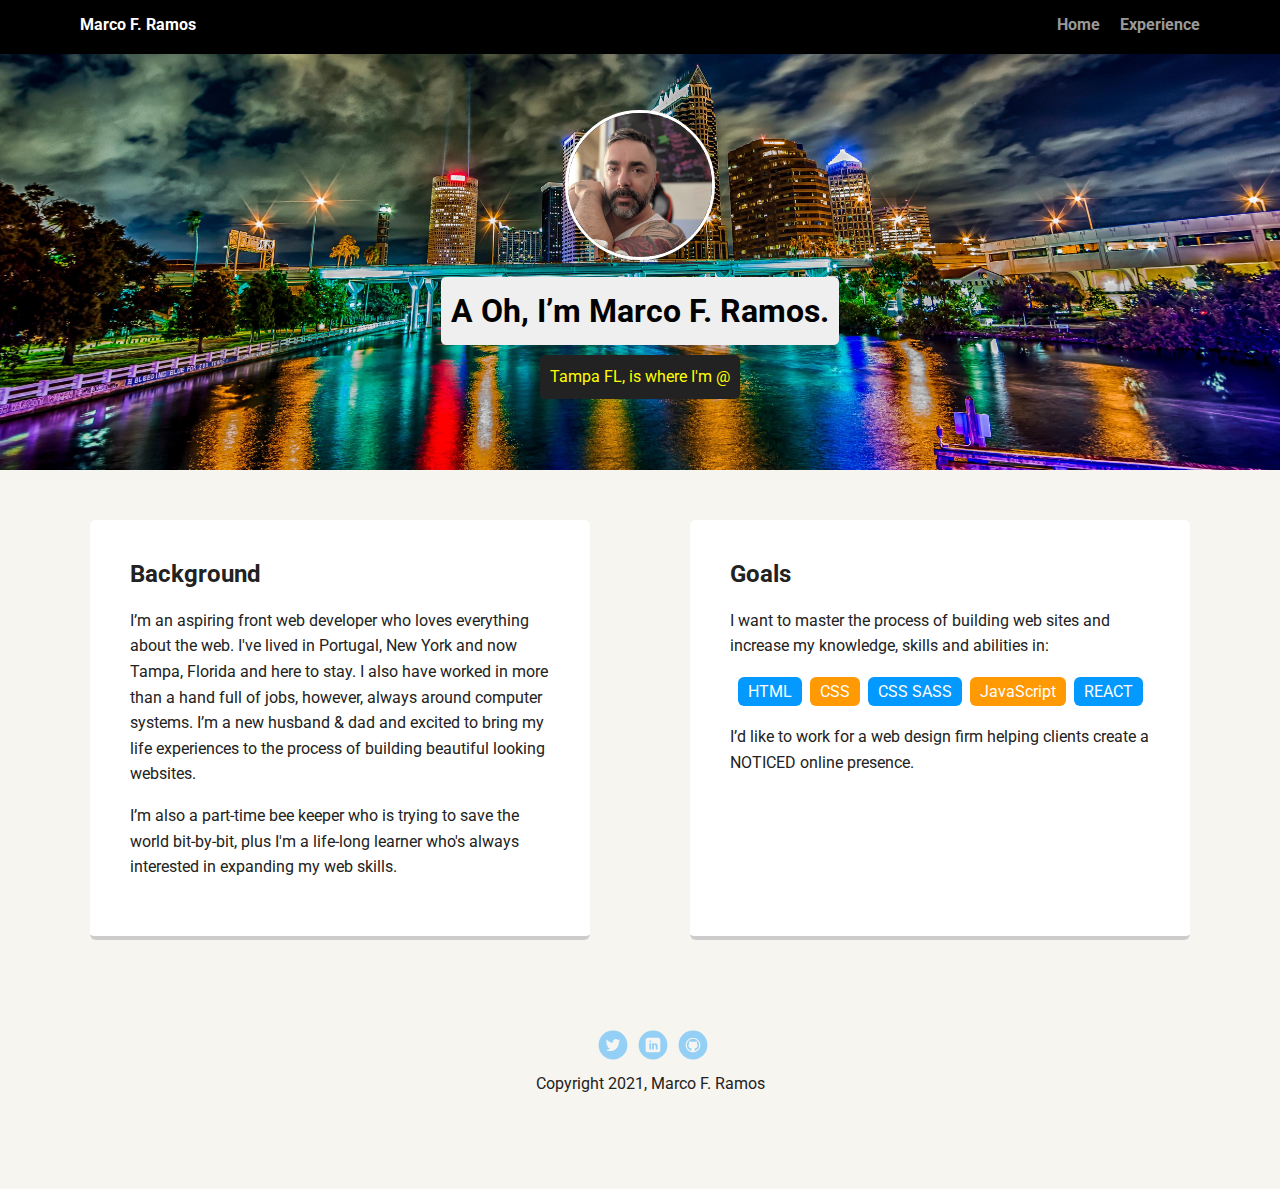
==== index.html @ 6a04621f "cssUpdates" ====
<!doctype html>
<html lang="en">

<head>
  <meta charset="utf-8">
  <title>Marco F. Ramos Profile</title>
  <meta name="viewport" content="width=device-width, initial-scale=1.0">
  <link rel="stylesheet" href="https://necolas.github.io/normalize.css/8.0.1/normalize.css">
  <link rel="stylesheet" href="styles.css">
  <link href="https://fonts.googleapis.com/css?family=Muli%7CRoboto:400,300,500,700,900" rel="stylesheet">
</head>

<body>

  <div class="main-nav">
    <ul class="nav">
      <li class="name">Marco F. Ramos</li>
      <li><a href="index.html">Home</a></li>
      <li><a href="experience.html">Experience</a></li>
    </ul>
  </div>

  <header>
    <img src="images/me.png" alt="Marco F Ramos creation" class="profile-image">
    <h1 class="tag name">A Oh, I’m Marco F. Ramos.</h1>
    <p class="tag location">Tampa FL, is where I'm @</p>
  </header>

  <main class="flex">
    <div class="card">
      <h2>Background</h2>
      <p>I’m an aspiring front web developer who loves everything about the web. I've lived in Portugal, New York and
        now Tampa, Florida and here to stay. I also have worked in more than a hand full of jobs, however, always around
        computer systems. I’m a new husband
        & dad and excited to bring my life experiences to the process of building beautiful looking websites.</p>
      <p>I’m also a part-time bee keeper who is trying to save the world bit-by-bit, plus I'm a life-long learner who's
        always interested in expanding my web skills.</p>
    </div>

    <div class="card">
      <h2>Goals</h2>
      <p>I want to master the process of building web sites and increase my knowledge, skills and abilities in:</p>
      <ul class="skills">
        <li>HTML</li>
        <li>CSS</li>
        <li>CSS SASS</li>
        <li>JavaScript</li>
        <li>REACT</li>
      </ul>
      <p>I’d like to work for a web design firm helping clients create a NOTICED online presence.</p>
    </div>

  </main>
  <footer>
    <ul>
      <li><a href="https://twitter.com/mfilipe1977" class="social twitter" target="_blanc">Twitter</a></li>
      <li><a href="https://www.linkedin.com/in/marcoframos/" class="social linkedin" target="_blanc">LinkedIn</a></li>
      <li><a href="https://github.com/TheMarco77" class="social github" target="_blanc">Github</a></li>
    </ul>
    <p class="copyright">Copyright 2021, Marco F. Ramos</p>
  </footer>
</body>

</html>
---- styles.css ----
/* Global Layout Set-up */
* { 
  box-sizing: border-box;
}
  

body {
  margin: 0;
  padding: 0;
  text-align: center;
  font-family: 'Roboto', sans-serif;
  color: #222;
  background: #f7f5f0;
}
/* Link Styles */

a {
  text-decoration: none;
  color: #999;
}
a:hover {
  color: #6633ff;
}

/* Section Styles */

.main-nav {
  width: 100%;
  background: black;
  min-height: 30px;
  padding: 10px;
  position: fixed;
  text-align: center;
}
.nav {
  display: flex;
  justify-content: space-around;
  font-weight: 700;
  list-style-type: none;
  margin: 0 auto;
  padding: 0;
}

.nav .name {
    display: block;
    margin-right: auto;
    color: white;
}
.nav li {
  padding: 5px 10px 10px 10px;
}
.nav a {
  transition: all .5s;
}
.nav a:hover {
  color: white
}

header {
  text-align: center;
  background: url('images/cityOfTampa.png') no-repeat top center;
  background-size: cover;
  overflow: hidden;
  padding-top: 60px;
}
header {
  line-height: 1.5;
}
header .profile-image {
  margin-top: 50px;
  width: 150px;
  height: 150px;
  border-radius: 50%;
  border: 3px solid white;
  transition: all .5s;
}
header .profile-image:hover {
  transform: scale(1.2) rotate(5deg);
}
.tag {
  background-color: #efefef;
  color: black;
  padding: 10px;
  border-radius: 5px;
  display: table;
  margin: 10px auto;
} 
.location {
  background-color: #222;
  color: yellow;
}
.card {
  margin: 30px;
  padding: 20px 40px 40px;
  max-width: 500px;
  text-align: left;
  background: #fff;
  border-bottom: 4px solid #ccc;
  border-radius: 6px;
  transition: all .5s;
}
.expcard {
  margin: 30px;
  padding: 20px 40px 40px;
  max-width: auto;
  text-align: left;
  background: #fff;
  border-bottom: 4px solid #ccc;
  border-radius: 6px;
  transition: all .5s;
}

.card:hover {
  border-color: #ff99ff;
}

.expcard:hover {
  border-color: #FE0000;
}

ul.skills {
  padding: 0;
  text-align: center;
}

.skills li {
  border-radius: 6px;
  display: inline-block;
  background: #ff9904;
  color: white;
  padding: 5px 10px;
  margin: 2px;
}

.skills li:nth-child(odd) {
  background: #0399ff;
}

footer {
  width: 100%;
  min-height: 30px;
  padding: 20px 0 40px 20px;
}

footer .copyright {
  top: -8px;
  font-size: .75em;
}

footer ul {
  list-style-type: none;
  margin: 0;
  padding: 0;
}

footer ul li {
  display: inline-block;
}

a.social {
  display: inline-block;
  text-indent: -9999px;
  margin-left: 5px;
  width: 30px;
  height: 30px;
  background-size: 30px 30px;
  opacity: .4;
  transition: all .5s;
}
a.twitter {
  background-image: url(images/twitter.svg);
}
a.linkedin {
  background-image: url(images/linkedin.svg);
}
a.github {
  background-image: url(images/github.svg);
}
a.social:hover {
  opacity: 1;
}
.clearfix {
  clear: both;
}

/* Styles for larger screens */
@media screen and (min-width: 720px) {
  
  .flex {
      display: -ms-flexbox;      /* TWEENER - IE 10 */
      display: flex; 
      max-width: 1200px;
      -ms-flex-pack: distribute;
      justify-content: space-around;
      margin: 0 auto;
  }

  header {
    min-height: 470px;
  }

  .nav {
    max-width: 1200px;
    padding: 0 30px;
  }


  main {
    padding-top: 20px;
  }

  main p {
    line-height: 1.6em;
  }

  footer {
    font-size: 1.3em;
    max-width: 1200px;
    margin: 40px auto;
  }

}
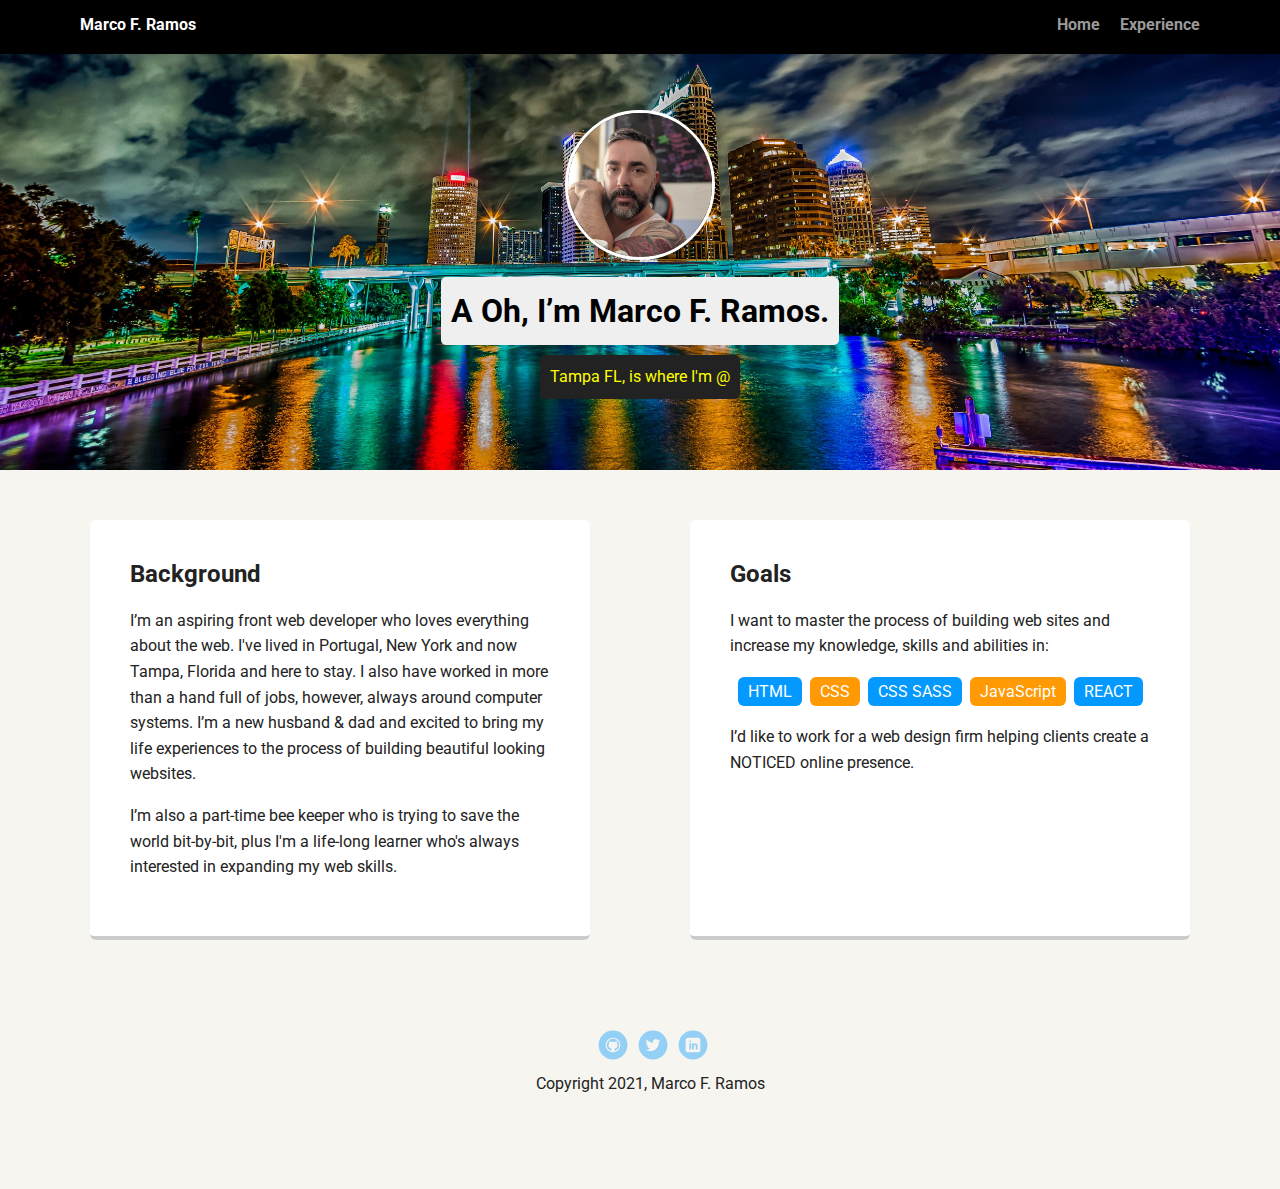
==== commit 740b975e: "cssUpdates1" ====
--- a/index.html
+++ b/index.html
@@ -53,9 +53,9 @@
   </main>
   <footer>
     <ul>
+      <li><a href="https://github.com/TheMarco77" class="social github" target="_blanc">Github</a></li>
       <li><a href="https://twitter.com/mfilipe1977" class="social twitter" target="_blanc">Twitter</a></li>
       <li><a href="https://www.linkedin.com/in/marcoframos/" class="social linkedin" target="_blanc">LinkedIn</a></li>
-      <li><a href="https://github.com/TheMarco77" class="social github" target="_blanc">Github</a></li>
     </ul>
     <p class="copyright">Copyright 2021, Marco F. Ramos</p>
   </footer>
--- a/styles.css
+++ b/styles.css
@@ -102,7 +102,7 @@
 .expcard {
   margin: 30px;
   padding: 20px 40px 40px;
-  max-width: auto;
+  max-width: 750px;
   text-align: left;
   background: #fff;
   border-bottom: 4px solid #ccc;
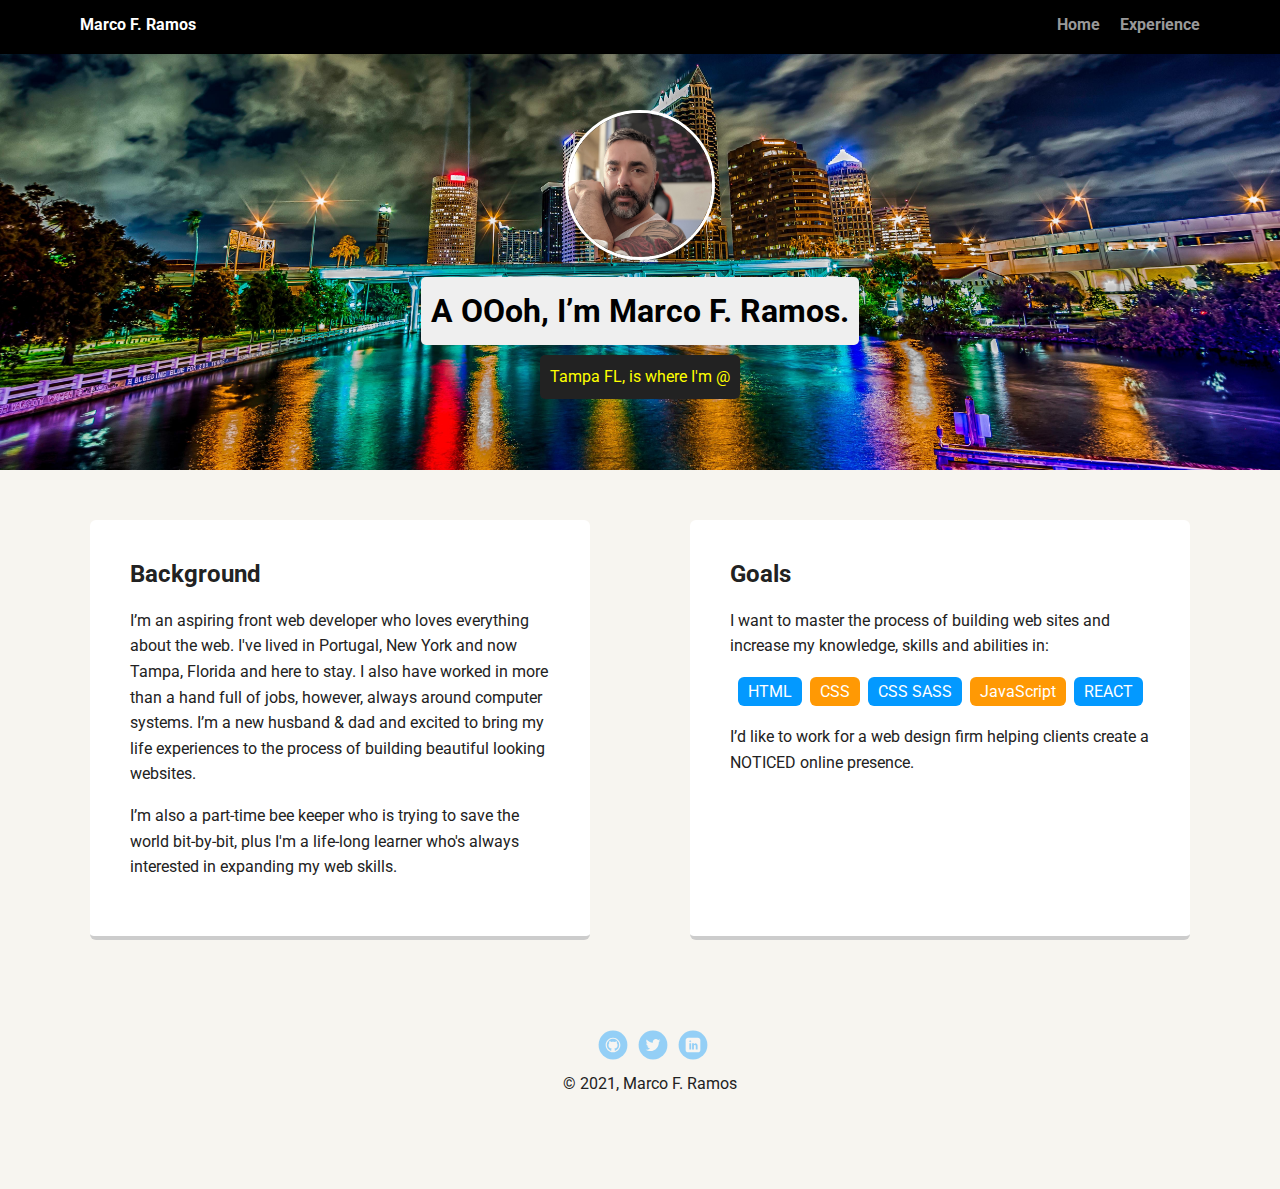
==== commit efc0fd1f: "finalUpdate" ====
--- a/index.html
+++ b/index.html
@@ -22,7 +22,7 @@
 
   <header>
     <img src="images/me.png" alt="Marco F Ramos creation" class="profile-image">
-    <h1 class="tag name">A Oh, I’m Marco F. Ramos.</h1>
+    <h1 class="tag name">A OOoh, I’m Marco F. Ramos.</h1>
     <p class="tag location">Tampa FL, is where I'm @</p>
   </header>
 
@@ -57,7 +57,7 @@
       <li><a href="https://twitter.com/mfilipe1977" class="social twitter" target="_blanc">Twitter</a></li>
       <li><a href="https://www.linkedin.com/in/marcoframos/" class="social linkedin" target="_blanc">LinkedIn</a></li>
     </ul>
-    <p class="copyright">Copyright 2021, Marco F. Ramos</p>
+    <p class="copyright">&copy; 2021, Marco F. Ramos</p>
   </footer>
 </body>
 
--- a/styles.css
+++ b/styles.css
@@ -111,11 +111,11 @@
 }
 
 .card:hover {
-  border-color: #ff99ff;
+  border-color: #046DC8;
 }
 
 .expcard:hover {
-  border-color: #FE0000;
+  border-color: #046DC8;
 }
 
 ul.skills {
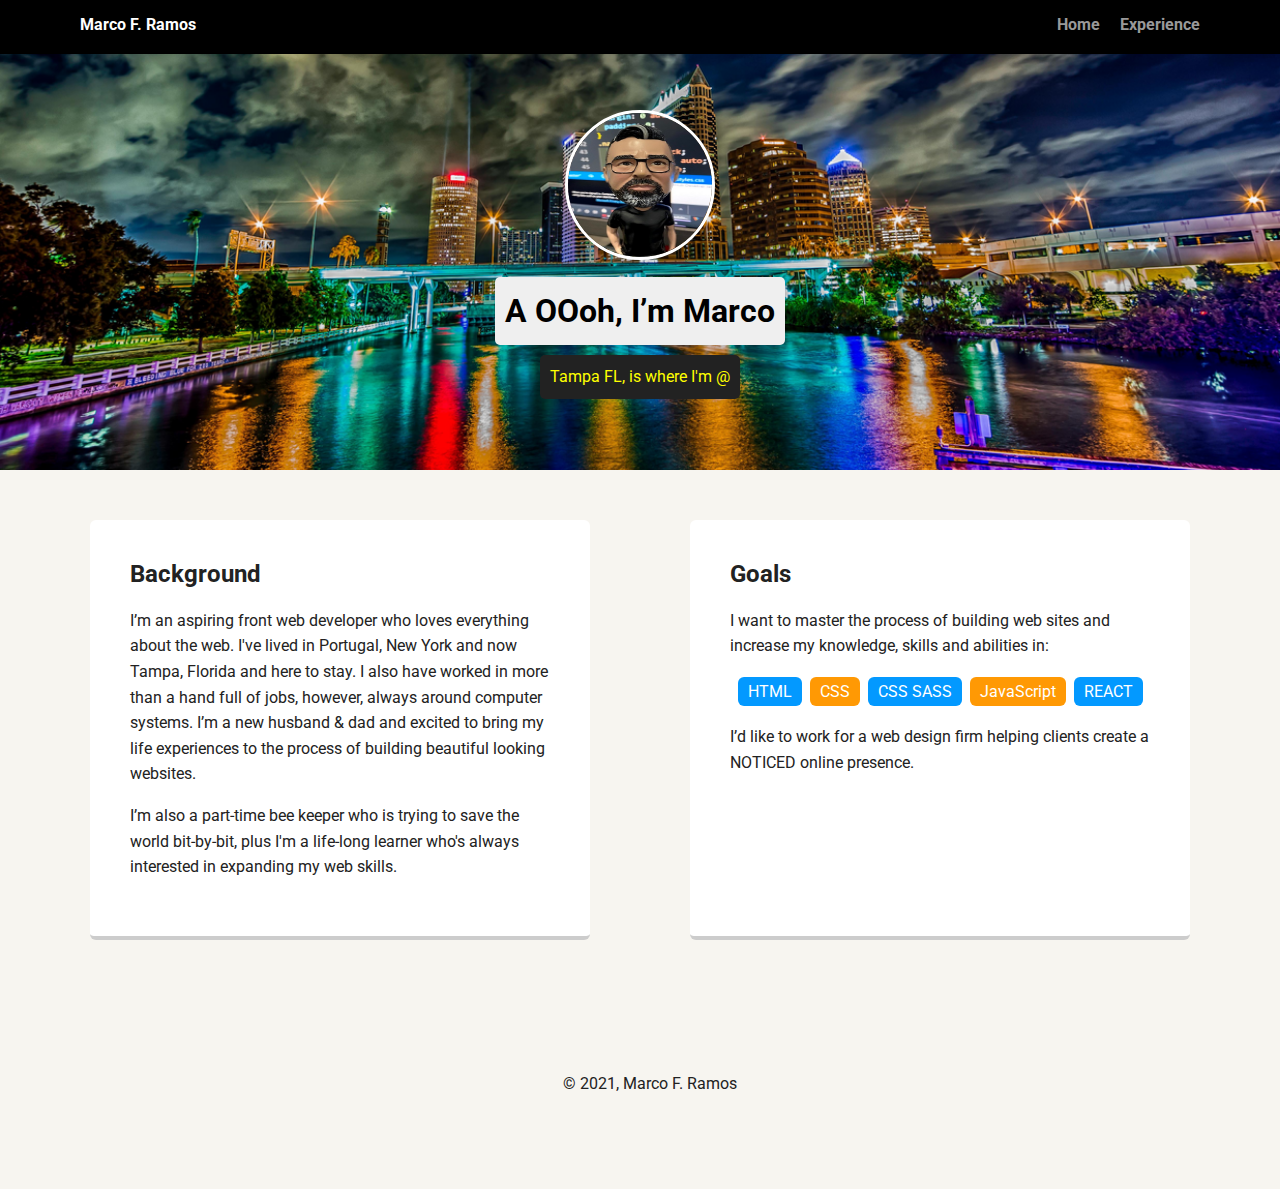
==== commit e8e540a2: "CODEcleanUp" ====
--- a/index.html
+++ b/index.html
@@ -6,12 +6,11 @@
   <title>Marco F. Ramos Profile</title>
   <meta name="viewport" content="width=device-width, initial-scale=1.0">
   <link rel="stylesheet" href="https://necolas.github.io/normalize.css/8.0.1/normalize.css">
-  <link rel="stylesheet" href="styles.css">
+  <link rel="stylesheet" href="css/styles.css">
   <link href="https://fonts.googleapis.com/css?family=Muli%7CRoboto:400,300,500,700,900" rel="stylesheet">
 </head>
 
 <body>
-
   <div class="main-nav">
     <ul class="nav">
       <li class="name">Marco F. Ramos</li>
@@ -22,7 +21,7 @@
 
   <header>
     <img src="images/me.png" alt="Marco F Ramos creation" class="profile-image">
-    <h1 class="tag name">A OOoh, I’m Marco F. Ramos.</h1>
+    <h1 class="tag name">A OOoh, I’m Marco</h1>
     <p class="tag location">Tampa FL, is where I'm @</p>
   </header>
 
@@ -49,13 +48,13 @@
       </ul>
       <p>I’d like to work for a web design firm helping clients create a NOTICED online presence.</p>
     </div>
-
   </main>
+  <!-- footer -->
   <footer>
     <ul>
-      <li><a href="https://github.com/TheMarco77" class="social github" target="_blanc">Github</a></li>
-      <li><a href="https://twitter.com/mfilipe1977" class="social twitter" target="_blanc">Twitter</a></li>
-      <li><a href="https://www.linkedin.com/in/marcoframos/" class="social linkedin" target="_blanc">LinkedIn</a></li>
+      <li><a href="https://github.com/TheMarco77" class="social github" target="_blank">Github</a></li>
+      <li><a href="https://twitter.com/mfilipe1977" class="social twitter" target="_blank">Twitter</a></li>
+      <li><a href="https://www.linkedin.com/in/marcoframos/" class="social linkedin" target="_blank">LinkedIn</a></li>
     </ul>
     <p class="copyright">&copy; 2021, Marco F. Ramos</p>
   </footer>
--- a/css/styles.css
+++ b/css/styles.css
@@ -0,0 +1,216 @@
+/* Global Layout Set-up */
+* { 
+  box-sizing: border-box;
+}
+
+body {
+  margin: 0;
+  padding: 0;
+  text-align: center;
+  font-family: 'Roboto', sans-serif;
+  color: #222;
+  background: #f7f5f0;
+}
+/* Link Styles */
+
+a {
+  text-decoration: none;
+  color: #999;
+}
+a:hover {
+  color: #6633ff;
+}
+
+/* Section Styles */
+
+.main-nav {
+  width: 100%;
+  background: black;
+  min-height: 30px;
+  padding: 10px;
+  position: fixed;
+  text-align: center;
+}
+.nav {
+  display: flex;
+  justify-content: space-around;
+  font-weight: 700;
+  list-style-type: none;
+  margin: 0 auto;
+  padding: 0;
+}
+.nav .name {
+    display: block;
+    margin-right: auto;
+    color: white;
+}
+.nav li {
+  padding: 5px 10px 10px 10px;
+}
+.nav a {
+  transition: all .5s;
+}
+.nav a:hover {
+  color: white
+}
+
+header {
+  text-align: center;
+  background: url('../images/cityOfTampa.png') no-repeat top center;
+  background-size: cover;
+  overflow: hidden;
+  padding-top: 60px;
+}
+header {
+  line-height: 1.5;
+}
+header .profile-image {
+  margin-top: 50px;
+  width: 150px;
+  height: 150px;
+  border-radius: 50%;
+  border: 3px solid white;
+  transition: all .5s;
+}
+header .profile-image:hover {
+  transform: scale(1.2) rotate(5deg);
+}
+
+.tag {
+  background-color: #efefef;
+  color: black;
+  padding: 10px;
+  border-radius: 5px;
+  display: table;
+  margin: 10px auto;
+}
+
+.location {
+  background-color: #222;
+  color: yellow;
+}
+
+.card {
+  margin: 30px;
+  padding: 20px 40px 40px;
+  max-width: 500px;
+  text-align: left;
+  background: #fff;
+  border-bottom: 4px solid #ccc;
+  border-radius: 6px;
+  transition: all .5s;
+}
+.expcard {
+  margin: 30px;
+  padding: 20px 40px 40px;
+  max-width: 750px;
+  text-align: left;
+  background: #fff;
+  border-bottom: 4px solid #ccc;
+  border-radius: 6px;
+  transition: all .5s;
+}
+.card:hover {
+  border-color: #046DC8;
+}
+.expcard:hover {
+  border-color: #046DC8;
+}
+
+ul.skills {
+  padding: 0;
+  text-align: center;
+}
+.skills li {
+  border-radius: 6px;
+  display: inline-block;
+  background: #ff9904;
+  color: white;
+  padding: 5px 10px;
+  margin: 2px;
+}
+
+.skills li:nth-child(odd) {
+  background: #0399ff;
+}
+
+footer {
+  width: 100%;
+  min-height: 30px;
+  padding: 20px 0 40px 20px;
+}
+footer .copyright {
+  top: -8px;
+  font-size: .75em;
+}
+footer ul {
+  list-style-type: none;
+  margin: 0;
+  padding: 0;
+}
+footer ul li {
+  display: inline-block;
+}
+
+a.social {
+  display: inline-block;
+  text-indent: -9999px;
+  margin-left: 5px;
+  width: 30px;
+  height: 30px;
+  background-size: 30px 30px;
+  opacity: .4;
+  transition: all .5s;
+}
+a.twitter {
+  background-image: url(images/twitter.svg);
+}
+a.linkedin {
+  background-image: url(images/linkedin.svg);
+}
+a.github {
+  background-image: url(images/github.svg);
+}
+a.social:hover {
+  opacity: 1;
+}
+.clearfix {
+  clear: both;
+}
+
+/* Styles for larger screens */
+@media screen and (min-width: 720px) {
+  
+  .flex {
+      display: -ms-flexbox;      /* TWEENER - IE 10 */
+      display: flex; 
+      max-width: 1200px;
+      -ms-flex-pack: distribute;
+      justify-content: space-around;
+      margin: 0 auto;
+  }
+
+  header {
+    min-height: 470px;
+  }
+
+  .nav {
+    max-width: 1200px;
+    padding: 0 30px;
+  }
+
+  main {
+    padding-top: 20px;
+  }
+
+  main p {
+    line-height: 1.6em;
+  }
+
+  footer {
+    font-size: 1.3em;
+    max-width: 1200px;
+    margin: 40px auto;
+  }
+}
+
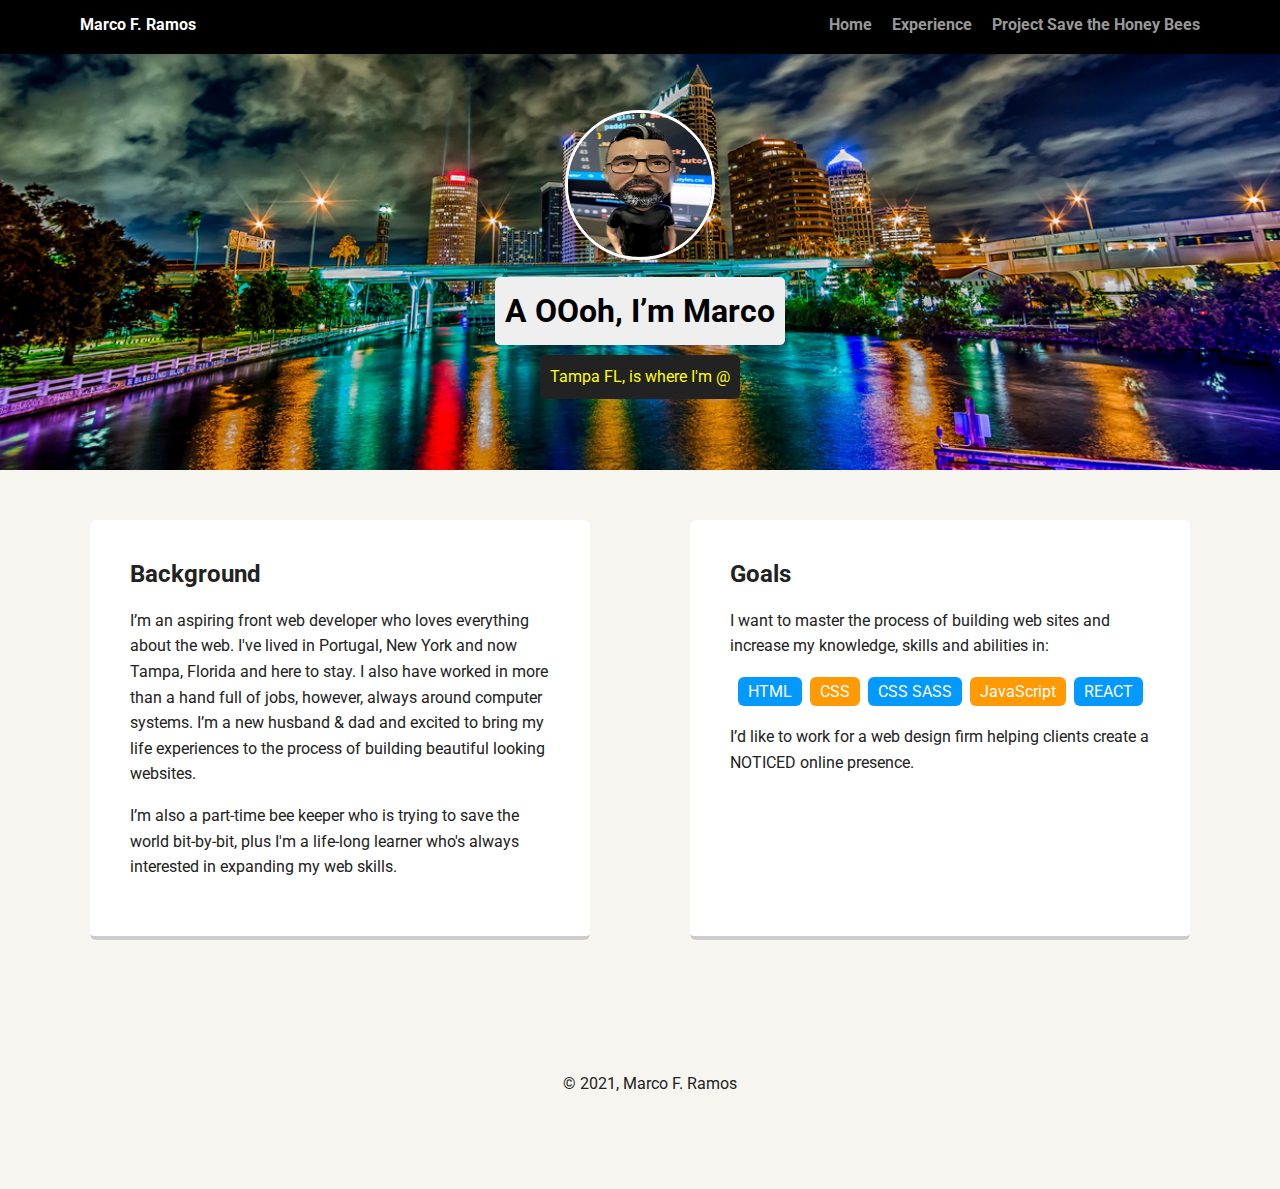
==== commit b44f33c5: "testingIcons" ====
--- a/index.html
+++ b/index.html
@@ -16,6 +16,7 @@
       <li class="name">Marco F. Ramos</li>
       <li><a href="index.html">Home</a></li>
       <li><a href="experience.html">Experience</a></li>
+      <li><a href="savingTheBees.html">Project Save the Honey Bees</a></li>
     </ul>
   </div>
 
@@ -54,7 +55,8 @@
     <ul>
       <li><a href="https://github.com/TheMarco77" class="social github" target="_blank">Github</a></li>
       <li><a href="https://twitter.com/mfilipe1977" class="social twitter" target="_blank">Twitter</a></li>
-      <li><a href="https://www.linkedin.com/in/marcoframos/" class="social linkedin" target="_blank">LinkedIn</a></li>
+      <li><a href="https://www.linkedin.com/in/marcoframos/" class="social linkedin" target="_blank">LinkedIn</a>
+      </li>
     </ul>
     <p class="copyright">&copy; 2021, Marco F. Ramos</p>
   </footer>
--- a/css/styles.css
+++ b/css/styles.css
@@ -73,6 +73,28 @@
   transition: all .5s;
 }
 header .profile-image:hover {
+  transform: scale(1.2) rotate(5deg);
+}
+
+.beesHeader {
+  text-align: center;
+  background: url('../images/honeyBeesHome.jpg') no-repeat top center;
+  background-size: cover;
+  overflow: hidden;
+  padding-top: 60px;
+}
+.beesHeader {
+  line-height: 1.5;
+}
+.beesHeader .profile-image {
+  margin-top: 50px;
+  width: 150px;
+  height: 150px;
+  border-radius: 50%;
+  border: 3px solid white;
+  transition: all .5s;
+}
+.beesHeader .profile-image:hover {
   transform: scale(1.2) rotate(5deg);
 }
 
@@ -110,6 +132,22 @@
   border-radius: 6px;
   transition: all .5s;
 }
+
+.beeCard {
+  margin: 30px;
+  padding: 20px 40px 40px;
+  max-width: 500px;
+  max-height: 500px;
+  text-align: left;
+  background: #BFBEBA;
+  border-bottom: 4px solid #ccc;
+  border-radius: 6px;
+  transition: all .5s;
+}
+.beeCard:hover {
+  border-color: gold;
+}
+
 .card:hover {
   border-color: #046DC8;
 }
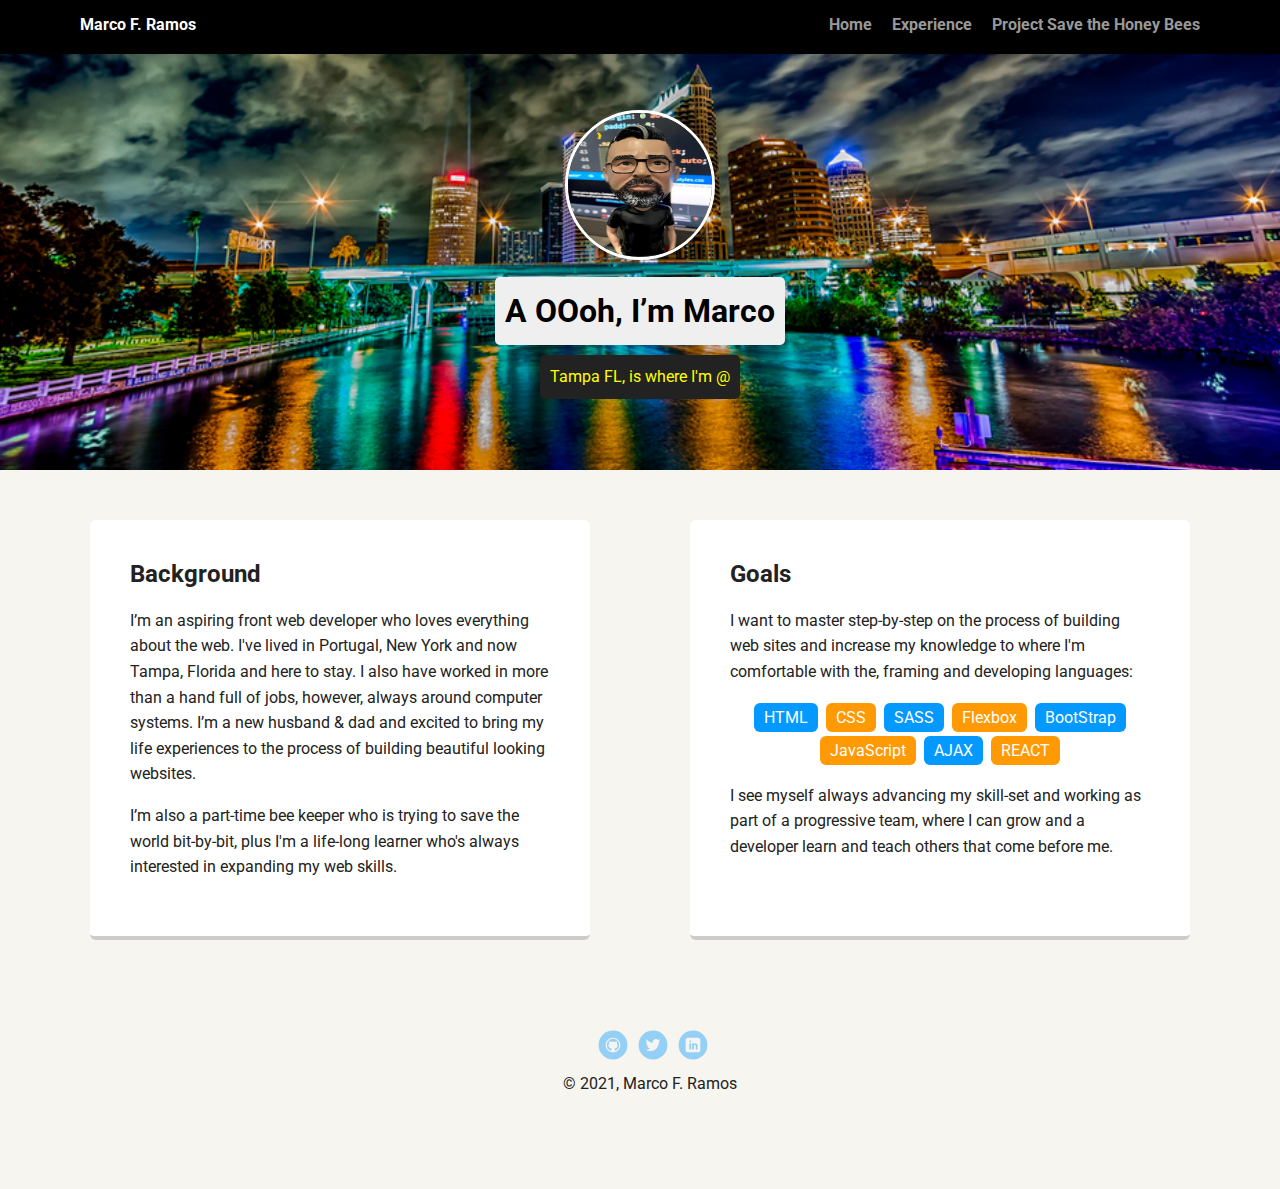
==== commit f7f39c61: "finalTouches2Proj" ====
--- a/index.html
+++ b/index.html
@@ -39,15 +39,20 @@
 
     <div class="card">
       <h2>Goals</h2>
-      <p>I want to master the process of building web sites and increase my knowledge, skills and abilities in:</p>
+      <p>I want to master step-by-step on the process of building web sites and increase my knowledge to where I'm
+        comfortable with the, framing and developing languages:</p>
       <ul class="skills">
         <li>HTML</li>
         <li>CSS</li>
-        <li>CSS SASS</li>
+        <li>SASS</li>
+        <li>Flexbox</li>
+        <li>BootStrap</li>
         <li>JavaScript</li>
+        <li>AJAX</li>
         <li>REACT</li>
       </ul>
-      <p>I’d like to work for a web design firm helping clients create a NOTICED online presence.</p>
+      <p>I see myself always advancing my skill-set and working as part of a progressive team, where I can grow and a
+        developer learn and teach others that come before me.</p>
     </div>
   </main>
   <!-- footer -->
--- a/css/styles.css
+++ b/css/styles.css
@@ -144,6 +144,15 @@
   border-radius: 6px;
   transition: all .5s;
 }
+
+article {
+  margin: 5px;
+  padding: 5px 20px 10px;
+  max-height: 100px;
+  text-align: center;
+  background: rgb(245, 241, 241);
+}
+
 .beeCard:hover {
   border-color: gold;
 }
@@ -201,13 +210,13 @@
   transition: all .5s;
 }
 a.twitter {
-  background-image: url(images/twitter.svg);
+  background-image: url(../images/twitter.svg);
 }
 a.linkedin {
-  background-image: url(images/linkedin.svg);
+  background-image: url(../images/linkedin.svg);
 }
 a.github {
-  background-image: url(images/github.svg);
+  background-image: url(../images/github.svg);
 }
 a.social:hover {
   opacity: 1;
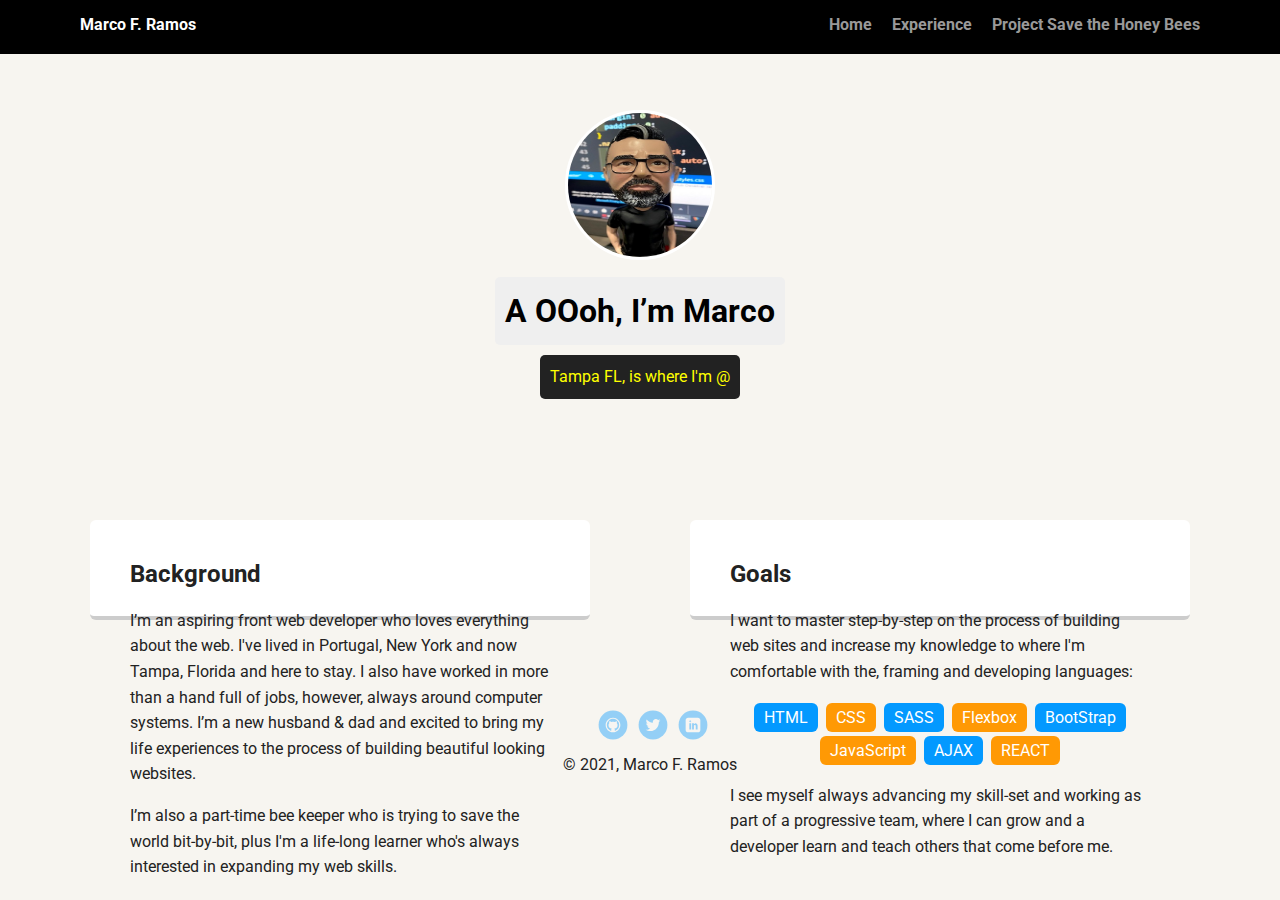
==== commit 6f36607f: "png2jpg" ====
--- a/index.html
+++ b/index.html
@@ -11,33 +11,35 @@
 </head>
 
 <body>
-  <div class="main-nav">
+  <nav class="main-nav">
     <ul class="nav">
       <li class="name">Marco F. Ramos</li>
       <li><a href="index.html">Home</a></li>
       <li><a href="experience.html">Experience</a></li>
       <li><a href="savingTheBees.html">Project Save the Honey Bees</a></li>
     </ul>
-  </div>
+  </nav>
 
   <header>
-    <img src="images/me.png" alt="Marco F Ramos creation" class="profile-image">
+    <img src="images/me.jpg" alt="Marco F Ramos creation" class="profile-image">
     <h1 class="tag name">A OOoh, I’m Marco</h1>
     <p class="tag location">Tampa FL, is where I'm @</p>
   </header>
 
   <main class="flex">
-    <div class="card">
+    <article class="card">
       <h2>Background</h2>
       <p>I’m an aspiring front web developer who loves everything about the web. I've lived in Portugal, New York and
-        now Tampa, Florida and here to stay. I also have worked in more than a hand full of jobs, however, always around
+        now Tampa, Florida and here to stay. I also have worked in more than a hand full of jobs, however, always
+        around
         computer systems. I’m a new husband
         & dad and excited to bring my life experiences to the process of building beautiful looking websites.</p>
-      <p>I’m also a part-time bee keeper who is trying to save the world bit-by-bit, plus I'm a life-long learner who's
+      <p>I’m also a part-time bee keeper who is trying to save the world bit-by-bit, plus I'm a life-long learner
+        who's
         always interested in expanding my web skills.</p>
-    </div>
+    </article>
 
-    <div class="card">
+    <article class="card">
       <h2>Goals</h2>
       <p>I want to master step-by-step on the process of building web sites and increase my knowledge to where I'm
         comfortable with the, framing and developing languages:</p>
@@ -53,7 +55,7 @@
       </ul>
       <p>I see myself always advancing my skill-set and working as part of a progressive team, where I can grow and a
         developer learn and teach others that come before me.</p>
-    </div>
+    </article>
   </main>
   <!-- footer -->
   <footer>
--- a/css/styles.css
+++ b/css/styles.css
@@ -56,7 +56,7 @@
 
 header {
   text-align: center;
-  background: url('../images/cityOfTampa.png') no-repeat top center;
+  background: url('../images/cityOfTampa.jpg') no-repeat top center;
   background-size: cover;
   overflow: hidden;
   padding-top: 60px;
